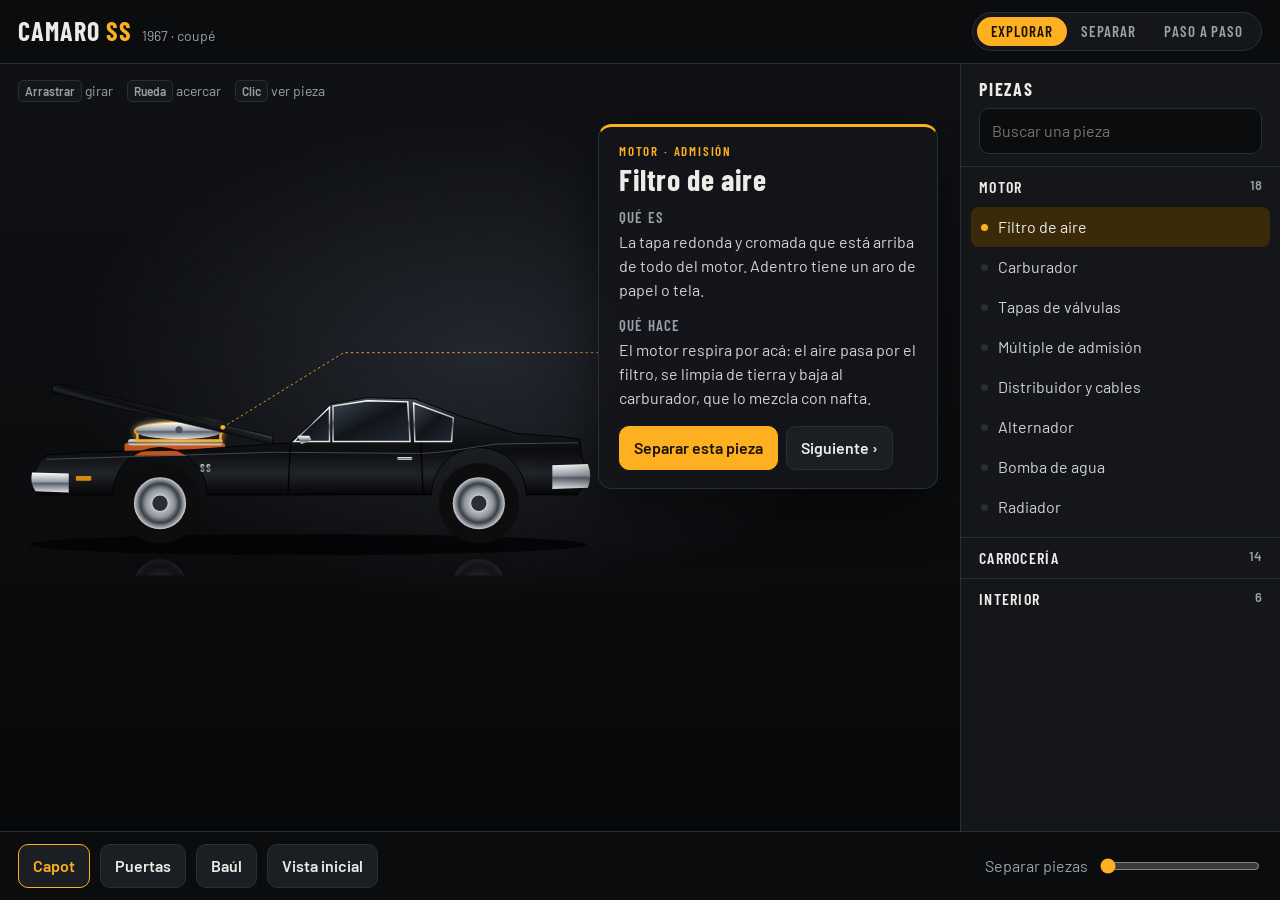
==== docs/muestra-diseno.html @ b2b2e64c "Paso 3: Entrevista, ronda 1" ====
<!doctype html>
<html lang="es">
<head>
<meta charset="utf-8">
<meta name="viewport" content="width=device-width, initial-scale=1">
<title>Muestra de diseño · Camaro SS 1967</title>
<link rel="preconnect" href="https://fonts.googleapis.com">
<link rel="preconnect" href="https://fonts.gstatic.com" crossorigin>
<link href="https://fonts.googleapis.com/css2?family=Barlow+Condensed:wght@500;600;700&family=Barlow:wght@400;500;600&display=swap" rel="stylesheet">
<style>
  :root {
    --fondo: #0b0c0e;
    --superficie: #14161a;
    --superficie-2: #1b1e23;
    --linea: #2a2e35;
    --texto: #ecebe7;
    --texto-suave: #9ba1a8;
    --acento: #ffb020;        /* ámbar: como las luces de posición del auto */
    --acento-oscuro: #3a2a0a;
    --cromo: #d9dde2;
    --letra-titulos: "Barlow Condensed", system-ui, sans-serif;
    --letra-texto: "Barlow", system-ui, sans-serif;
    --radio: 14px;
  }
  * { box-sizing: border-box; }
  html, body { margin: 0; height: 100%; }
  body {
    background: var(--fondo);
    color: var(--texto);
    font: 400 16px/1.5 var(--letra-texto);
  }
  button { font: inherit; color: inherit; cursor: pointer; }
  :focus-visible { outline: 2px solid var(--acento); outline-offset: 2px; }

  .app { display: grid; grid-template-rows: auto 1fr auto; min-height: 100dvh; }

  /* Barra de arriba */
  .barra {
    display: flex; align-items: center; gap: 16px; flex-wrap: wrap;
    padding: 12px 18px; border-bottom: 1px solid var(--linea);
  }
  .marca { display: flex; align-items: baseline; gap: 10px; margin-right: auto; }
  .marca b {
    font: 700 26px/1 var(--letra-titulos); letter-spacing: .04em; text-transform: uppercase;
  }
  .marca b span { color: var(--acento); }
  .marca small { color: var(--texto-suave); font-size: 14px; }
  .modos { display: flex; background: var(--superficie); border: 1px solid var(--linea); border-radius: 999px; padding: 4px; }
  .modos button {
    border: 0; background: none; padding: 7px 14px; border-radius: 999px;
    font: 600 15px/1 var(--letra-titulos); letter-spacing: .06em; text-transform: uppercase; color: var(--texto-suave);
  }
  .modos button[aria-pressed="true"] { background: var(--acento); color: #1a1205; }

  /* Escena + panel */
  .centro { display: grid; grid-template-columns: 1fr 320px; min-height: 0; }
  .escena {
    position: relative; overflow: hidden; min-height: 420px;
    background:
      radial-gradient(ellipse 60% 45% at 50% 38%, #23272e 0%, transparent 70%),
      linear-gradient(#0f1114 0%, #0b0c0e 62%, #070809 100%);
  }
  .escena svg { position: absolute; inset: 0; width: 100%; height: 100%; }
  .pista {
    position: absolute; left: 18px; top: 16px; color: var(--texto-suave); font-size: 14px;
    display: flex; gap: 14px; flex-wrap: wrap;
  }
  .pista kbd {
    font: 600 12px/1 var(--letra-texto); border: 1px solid var(--linea); border-radius: 5px;
    padding: 3px 6px; background: var(--superficie);
  }

  /* Ficha de la pieza */
  .ficha {
    position: absolute; right: 22px; top: 60px; width: min(340px, calc(100% - 44px));
    background: rgba(20, 22, 26, .9); backdrop-filter: blur(10px);
    border: 1px solid var(--linea); border-top: 3px solid var(--acento);
    border-radius: var(--radio); padding: 18px 20px; box-shadow: 0 20px 50px rgba(0,0,0,.5);
  }
  .ficha .grupo {
    font: 600 13px/1 var(--letra-titulos); letter-spacing: .14em; text-transform: uppercase; color: var(--acento);
  }
  .ficha h2 { margin: 6px 0 10px; font: 700 30px/1 var(--letra-titulos); letter-spacing: .02em; }
  .ficha h3 { margin: 14px 0 4px; font: 600 15px/1.2 var(--letra-titulos); letter-spacing: .08em; text-transform: uppercase; color: var(--texto-suave); }
  .ficha p { margin: 0; color: #d4d3cf; }
  .ficha .acciones { display: flex; gap: 8px; margin-top: 16px; }
  .boton {
    border: 1px solid var(--linea); background: var(--superficie-2); border-radius: 10px;
    padding: 9px 14px; min-height: 40px; font-weight: 600;
  }
  .boton.principal { background: var(--acento); border-color: var(--acento); color: #1a1205; }

  /* Lista de piezas */
  .panel { border-left: 1px solid var(--linea); background: var(--superficie); overflow: auto; }
  .panel h2 {
    margin: 0; padding: 16px 18px 10px; font: 700 18px/1 var(--letra-titulos);
    letter-spacing: .1em; text-transform: uppercase;
  }
  .buscar { margin: 0 18px 12px; }
  .buscar input {
    width: 100%; padding: 10px 12px; border-radius: 10px; border: 1px solid var(--linea);
    background: var(--fondo); color: var(--texto); font: inherit;
  }
  details { border-top: 1px solid var(--linea); }
  summary {
    list-style: none; padding: 12px 18px; display: flex; justify-content: space-between;
    font: 600 16px/1 var(--letra-titulos); letter-spacing: .08em; text-transform: uppercase; cursor: pointer;
  }
  summary span { color: var(--texto-suave); font-family: var(--letra-texto); font-size: 13px; letter-spacing: 0; }
  details ul { list-style: none; margin: 0; padding: 0 10px 10px; }
  details li button {
    width: 100%; text-align: left; border: 0; background: none; padding: 8px 10px; border-radius: 8px;
    display: flex; align-items: center; gap: 10px; color: #cfd2d6;
  }
  details li button::before { content: ""; width: 7px; height: 7px; border-radius: 50%; background: var(--linea); }
  details li button:hover { background: var(--superficie-2); }
  details li button[aria-current="true"] { background: var(--acento-oscuro); color: var(--texto); }
  details li button[aria-current="true"]::before { background: var(--acento); }

  /* Barra de abajo */
  .controles {
    display: flex; align-items: center; gap: 10px; flex-wrap: wrap;
    padding: 12px 18px; border-top: 1px solid var(--linea); background: var(--fondo);
  }
  .controles .boton[aria-pressed="true"] { border-color: var(--acento); color: var(--acento); }
  .separar { display: flex; align-items: center; gap: 10px; margin-left: auto; color: var(--texto-suave); }
  .separar input { accent-color: var(--acento); width: 160px; }

  /* Celular */
  @media (max-width: 820px) {
    .centro { grid-template-columns: 1fr; }
    .escena { min-height: 0; padding-bottom: 16px; }
    .escena svg { position: relative; display: block; width: 162%; height: 300px; margin: 0 0 -20px -2%; }
    .ficha {
      position: static; width: auto; margin: 0 12px;
      backdrop-filter: none; background: var(--superficie);
    }
    .ficha h2 { font-size: 26px; }
    .panel { border-left: 0; border-top: 1px solid var(--linea); }
    .pista { display: none; }
    .modos button { padding: 7px 10px; font-size: 13px; }
    .separar { margin-left: 0; width: 100%; }
    .separar input { flex: 1; }
  }
</style>
</head>
<body>
<div class="app">
  <header class="barra">
    <div class="marca"><b>Camaro <span>SS</span></b><small>1967 · coupé</small></div>
    <nav class="modos" aria-label="Modo">
      <button aria-pressed="true">Explorar</button>
      <button aria-pressed="false">Separar</button>
      <button aria-pressed="false">Paso a paso</button>
    </nav>
  </header>

  <main class="centro">
    <section class="escena" aria-label="Auto en 3D">
      <div class="pista"><span><kbd>Arrastrar</kbd> girar</span><span><kbd>Rueda</kbd> acercar</span><span><kbd>Clic</kbd> ver pieza</span></div>

      <!-- Dibujo de referencia: en el proyecto real esto es el modelo 3D que se gira -->
      <svg viewBox="-20 -60 1620 560" preserveAspectRatio="xMinYMid meet" role="img" aria-label="Camaro 1967 negro de costado, con el capot abierto y el filtro de aire marcado">
        <defs>
          <linearGradient id="chapa" x1="0" y1="0" x2="0" y2="1">
            <stop offset="0" stop-color="#4a505a"/>
            <stop offset=".18" stop-color="#1c1f24"/>
            <stop offset=".55" stop-color="#0c0d0f"/>
            <stop offset=".78" stop-color="#202328"/>
            <stop offset="1" stop-color="#060607"/>
          </linearGradient>
          <linearGradient id="vidrio" x1="0" y1="0" x2="1" y2="1">
            <stop offset="0" stop-color="#3b4450"/>
            <stop offset=".5" stop-color="#11151a"/>
            <stop offset="1" stop-color="#232a33"/>
          </linearGradient>
          <linearGradient id="cromo" x1="0" y1="0" x2="0" y2="1">
            <stop offset="0" stop-color="#ffffff"/>
            <stop offset=".45" stop-color="#9aa1aa"/>
            <stop offset=".55" stop-color="#5d636b"/>
            <stop offset="1" stop-color="#e3e6ea"/>
          </linearGradient>
          <radialGradient id="llanta">
            <stop offset="0" stop-color="#f2f4f6"/>
            <stop offset=".55" stop-color="#8d949c"/>
            <stop offset=".75" stop-color="#3a3f45"/>
            <stop offset="1" stop-color="#c9ced4"/>
          </radialGradient>
          <linearGradient id="reflejo" x1="0" y1="0" x2="0" y2="1">
            <stop offset="0" stop-color="#fff" stop-opacity=".22"/>
            <stop offset=".6" stop-color="#fff" stop-opacity="0"/>
          </linearGradient>
          <mask id="mascaraReflejo"><rect x="0" y="330" width="1000" height="160" fill="url(#reflejo)"/></mask>
          <filter id="brillo" x="-50%" y="-50%" width="200%" height="200%">
            <feGaussianBlur stdDeviation="5" result="b"/>
            <feMerge><feMergeNode in="b"/><feMergeNode in="SourceGraphic"/></feMerge>
          </filter>
          <g id="auto">
            <!-- carrocería -->
            <path d="M44 300 L38 276 L40 258 L48 242 L58 233 L120 228 L300 224 L440 214 L470 212
                     L540 146 L600 136 L680 138 L760 168 L850 196 L930 202 L958 206 L962 236 L968 252
                     L966 282 L954 300 L868 300 A80 80 0 0 0 708 300 L330 300 A80 80 0 0 0 170 300 Z"
                  fill="url(#chapa)" stroke="#000" stroke-width="1.5"/>
            <!-- línea de cintura que sube sobre la rueda de atrás -->
            <path d="M58 240 L440 228 L690 230 C740 228 770 220 820 214 L956 212" fill="none" stroke="#5b626c" stroke-width="1.6" opacity=".7"/>
            <!-- vidrios: ventilete + puerta + trasero -->
            <path d="M476 210 L536 152 L536 210 Z" fill="url(#vidrio)" stroke="url(#cromo)" stroke-width="2.5"/>
            <path d="M542 210 L542 150 L600 141 L668 143 L672 210 Z" fill="url(#vidrio)" stroke="url(#cromo)" stroke-width="2.5"/>
            <path d="M680 210 L678 145 L745 170 L742 210 Z" fill="url(#vidrio)" stroke="url(#cromo)" stroke-width="2.5"/>
            <!-- cortes de la puerta -->
            <path d="M470 214 L466 296 M690 212 L694 294" stroke="#000" stroke-width="2"/>
            <rect x="650" y="236" width="26" height="5" rx="2.5" fill="url(#cromo)"/>
            <!-- espejo -->
            <path d="M488 214 l-6 -14 h20 l4 8 z" fill="url(#cromo)"/>
            <!-- paragolpes -->
            <path d="M34 262 Q30 280 40 294 L96 296 L96 264 Z" fill="url(#cromo)"/>
            <path d="M972 248 Q980 268 972 288 L912 290 L912 250 Z" fill="url(#cromo)"/>
            <!-- luz de posición ámbar -->
            <rect x="108" y="268" width="26" height="8" rx="2" fill="#d98a10"/>
            <!-- emblema SS -->
            <text x="318" y="262" font-family="Barlow Condensed, sans-serif" font-weight="700" font-size="18" fill="url(#cromo)" letter-spacing="1">SS</text>
            <!-- moldura del zócalo -->
            <path d="M332 294 L706 294" stroke="url(#cromo)" stroke-width="3"/>
            <!-- ruedas -->
            <g>
              <circle cx="250" cy="314" r="68" fill="#0d0d0e"/>
              <circle cx="250" cy="314" r="44" fill="url(#llanta)"/>
              <circle cx="250" cy="314" r="14" fill="#2b2f34" stroke="#c9ced4" stroke-width="2"/>
              <circle cx="788" cy="314" r="68" fill="#0d0d0e"/>
              <circle cx="788" cy="314" r="44" fill="url(#llanta)"/>
              <circle cx="788" cy="314" r="14" fill="#2b2f34" stroke="#c9ced4" stroke-width="2"/>
            </g>
          </g>
        </defs>

        <!-- piso y reflejo -->
        <ellipse cx="500" cy="384" rx="470" ry="18" fill="#000" opacity=".7"/>
        <g mask="url(#mascaraReflejo)" transform="translate(0 766) scale(1 -1)" opacity=".5"><use href="#auto"/></g>

        <!-- motor visible con el capot levantado -->
        <rect x="190" y="212" width="170" height="22" rx="5" fill="#c4521c"/>
        <rect x="196" y="206" width="160" height="10" rx="4" fill="url(#cromo)"/>
        <g filter="url(#brillo)">
          <ellipse cx="282" cy="192" rx="74" ry="14" fill="url(#cromo)" stroke="var(--acento)" stroke-width="4"/>
          <rect x="212" y="192" width="140" height="16" fill="#191b1f" stroke="var(--acento)" stroke-width="4"/>
          <ellipse cx="282" cy="192" rx="74" ry="14" fill="url(#cromo)"/>
          <circle cx="282" cy="190" r="6" fill="#4b5058"/>
        </g>

        <use href="#auto"/>

        <!-- capot abierto (bisagra atrás, abre desde adelante) -->
        <path d="M440 214 L58 233 L56 222 L66 216 L436 202 Z" fill="url(#chapa)" stroke="#000"
              transform="rotate(16 440 214)"/>

        <!-- línea a la ficha -->
        <path d="M356 186 L560 60 L1010 60" fill="none" stroke="var(--acento)" stroke-width="1.5" stroke-dasharray="4 5"/>
        <circle cx="356" cy="186" r="4" fill="var(--acento)"/>
      </svg>

      <article class="ficha" aria-live="polite">
        <div class="grupo">Motor · Admisión</div>
        <h2>Filtro de aire</h2>
        <h3>Qué es</h3>
        <p>La tapa redonda y cromada que está arriba de todo del motor. Adentro tiene un aro de papel o tela.</p>
        <h3>Qué hace</h3>
        <p>El motor respira por acá: el aire pasa por el filtro, se limpia de tierra y baja al carburador, que lo mezcla con nafta.</p>
        <div class="acciones">
          <button class="boton principal">Separar esta pieza</button>
          <button class="boton">Siguiente ›</button>
        </div>
      </article>
    </section>

    <aside class="panel" aria-label="Piezas">
      <h2>Piezas</h2>
      <div class="buscar"><input type="search" placeholder="Buscar una pieza" aria-label="Buscar una pieza"></div>
      <details open>
        <summary>Motor <span>18</span></summary>
        <ul>
          <li><button aria-current="true">Filtro de aire</button></li>
          <li><button>Carburador</button></li>
          <li><button>Tapas de válvulas</button></li>
          <li><button>Múltiple de admisión</button></li>
          <li><button>Distribuidor y cables</button></li>
          <li><button>Alternador</button></li>
          <li><button>Bomba de agua</button></li>
          <li><button>Radiador</button></li>
        </ul>
      </details>
      <details>
        <summary>Carrocería <span>14</span></summary>
      </details>
      <details>
        <summary>Interior <span>6</span></summary>
      </details>
    </aside>
  </main>

  <footer class="controles">
    <button class="boton" aria-pressed="true">Capot</button>
    <button class="boton" aria-pressed="false">Puertas</button>
    <button class="boton" aria-pressed="false">Baúl</button>
    <button class="boton">Vista inicial</button>
    <label class="separar">Separar piezas <input type="range" min="0" max="100" value="0"></label>
  </footer>
</div>
</body>
</html>
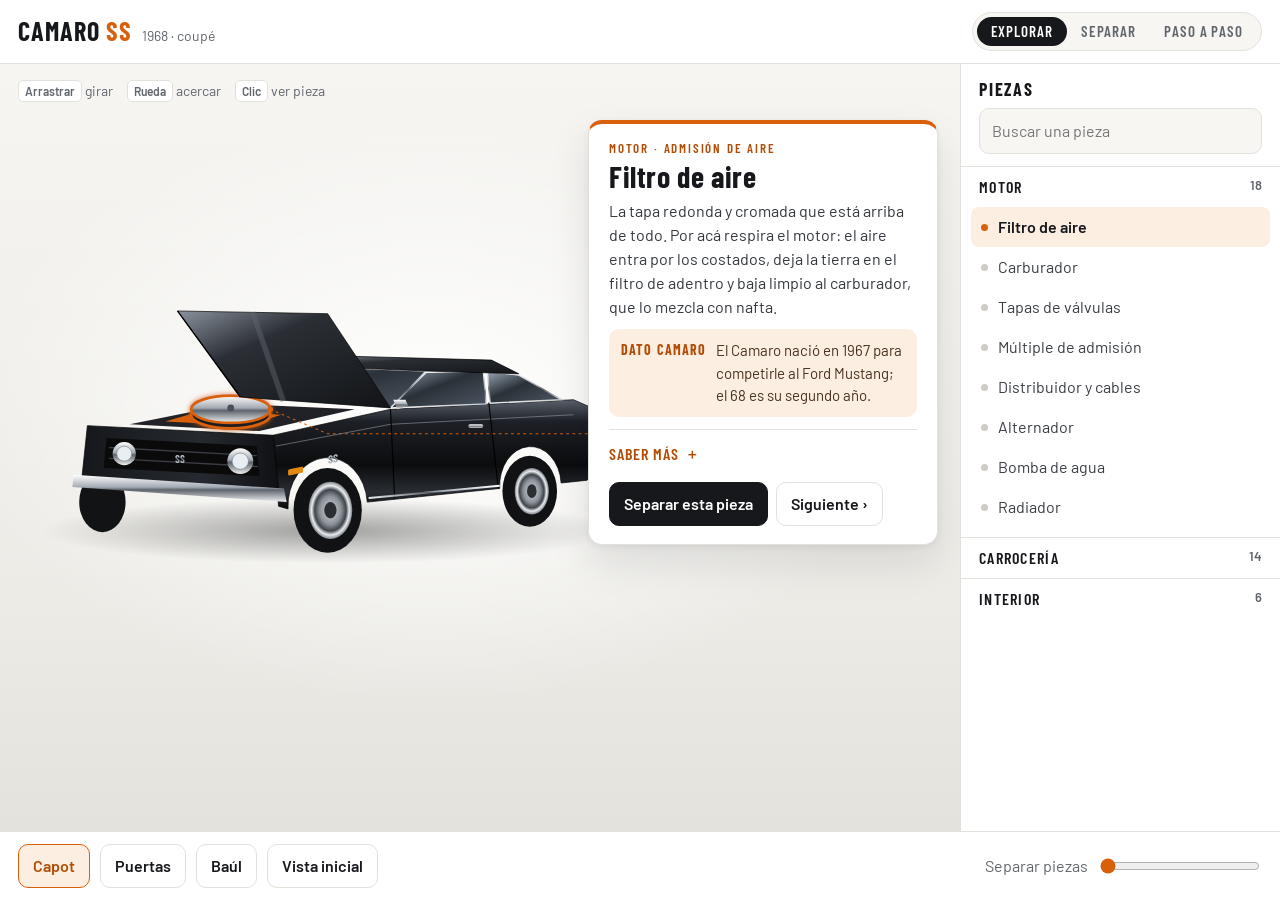
==== commit 52fb20cb: "Paso 4: Entrevista, ronda 2" ====
--- a/docs/muestra-diseno.html
+++ b/docs/muestra-diseno.html
@@ -3,141 +3,114 @@
 <head>
 <meta charset="utf-8">
 <meta name="viewport" content="width=device-width, initial-scale=1">
-<title>Muestra de diseño · Camaro SS 1967</title>
+<title>Muestra de diseño · Camaro SS</title>
 <link rel="preconnect" href="https://fonts.googleapis.com">
 <link rel="preconnect" href="https://fonts.gstatic.com" crossorigin>
 <link href="https://fonts.googleapis.com/css2?family=Barlow+Condensed:wght@500;600;700&family=Barlow:wght@400;500;600&display=swap" rel="stylesheet">
 <style>
   :root {
-    --fondo: #0b0c0e;
-    --superficie: #14161a;
-    --superficie-2: #1b1e23;
-    --linea: #2a2e35;
-    --texto: #ecebe7;
-    --texto-suave: #9ba1a8;
-    --acento: #ffb020;        /* ámbar: como las luces de posición del auto */
-    --acento-oscuro: #3a2a0a;
-    --cromo: #d9dde2;
+    --fondo: #f3f2ee;          /* blanco de estudio, apenas cálido */
+    --superficie: #ffffff;
+    --superficie-2: #f7f6f3;
+    --linea: #e3e1db;
+    --texto: #16181c;
+    --texto-suave: #61666d;
+    --acento: #d9600b;         /* naranja Chevrolet, el color del motor */
+    --acento-texto: #b34c05;
+    --acento-claro: #fdeee2;
     --letra-titulos: "Barlow Condensed", system-ui, sans-serif;
     --letra-texto: "Barlow", system-ui, sans-serif;
     --radio: 14px;
+    --sombra: 0 18px 40px rgba(22, 24, 28, .10), 0 2px 6px rgba(22, 24, 28, .06);
   }
   * { box-sizing: border-box; }
   html, body { margin: 0; height: 100%; }
-  body {
-    background: var(--fondo);
-    color: var(--texto);
-    font: 400 16px/1.5 var(--letra-texto);
-  }
+  body { background: var(--fondo); color: var(--texto); font: 400 16px/1.5 var(--letra-texto); }
   button { font: inherit; color: inherit; cursor: pointer; }
   :focus-visible { outline: 2px solid var(--acento); outline-offset: 2px; }
 
   .app { display: grid; grid-template-rows: auto 1fr auto; min-height: 100dvh; }
 
-  /* Barra de arriba */
   .barra {
     display: flex; align-items: center; gap: 16px; flex-wrap: wrap;
-    padding: 12px 18px; border-bottom: 1px solid var(--linea);
+    padding: 12px 18px; background: var(--superficie); border-bottom: 1px solid var(--linea);
   }
   .marca { display: flex; align-items: baseline; gap: 10px; margin-right: auto; }
-  .marca b {
-    font: 700 26px/1 var(--letra-titulos); letter-spacing: .04em; text-transform: uppercase;
-  }
+  .marca b { font: 700 26px/1 var(--letra-titulos); letter-spacing: .04em; text-transform: uppercase; }
   .marca b span { color: var(--acento); }
   .marca small { color: var(--texto-suave); font-size: 14px; }
-  .modos { display: flex; background: var(--superficie); border: 1px solid var(--linea); border-radius: 999px; padding: 4px; }
+  .modos { display: flex; background: var(--superficie-2); border: 1px solid var(--linea); border-radius: 999px; padding: 4px; }
   .modos button {
     border: 0; background: none; padding: 7px 14px; border-radius: 999px;
     font: 600 15px/1 var(--letra-titulos); letter-spacing: .06em; text-transform: uppercase; color: var(--texto-suave);
   }
-  .modos button[aria-pressed="true"] { background: var(--acento); color: #1a1205; }
-
-  /* Escena + panel */
+  .modos button[aria-pressed="true"] { background: var(--texto); color: #fff; }
+
   .centro { display: grid; grid-template-columns: 1fr 320px; min-height: 0; }
   .escena {
-    position: relative; overflow: hidden; min-height: 420px;
+    position: relative; overflow: hidden; min-height: 440px;
     background:
-      radial-gradient(ellipse 60% 45% at 50% 38%, #23272e 0%, transparent 70%),
-      linear-gradient(#0f1114 0%, #0b0c0e 62%, #070809 100%);
-  }
-  .escena svg { position: absolute; inset: 0; width: 100%; height: 100%; }
-  .pista {
-    position: absolute; left: 18px; top: 16px; color: var(--texto-suave); font-size: 14px;
-    display: flex; gap: 14px; flex-wrap: wrap;
-  }
-  .pista kbd {
-    font: 600 12px/1 var(--letra-texto); border: 1px solid var(--linea); border-radius: 5px;
-    padding: 3px 6px; background: var(--superficie);
-  }
-
-  /* Ficha de la pieza */
+      radial-gradient(ellipse 70% 55% at 45% 45%, #ffffff 0%, transparent 70%),
+      linear-gradient(#f6f5f2 0%, #ecebe6 70%, #e4e2dc 100%);
+  }
+  .escena svg { position: absolute; left: 0; top: 0; width: 64%; height: 100%; }
+  .pista { position: absolute; left: 18px; top: 16px; color: var(--texto-suave); font-size: 14px; display: flex; gap: 14px; flex-wrap: wrap; }
+  .pista kbd { font: 600 12px/1 var(--letra-texto); border: 1px solid var(--linea); border-radius: 5px; padding: 3px 6px; background: var(--superficie); }
+
   .ficha {
-    position: absolute; right: 22px; top: 60px; width: min(340px, calc(100% - 44px));
-    background: rgba(20, 22, 26, .9); backdrop-filter: blur(10px);
-    border: 1px solid var(--linea); border-top: 3px solid var(--acento);
-    border-radius: var(--radio); padding: 18px 20px; box-shadow: 0 20px 50px rgba(0,0,0,.5);
-  }
-  .ficha .grupo {
-    font: 600 13px/1 var(--letra-titulos); letter-spacing: .14em; text-transform: uppercase; color: var(--acento);
-  }
-  .ficha h2 { margin: 6px 0 10px; font: 700 30px/1 var(--letra-titulos); letter-spacing: .02em; }
-  .ficha h3 { margin: 14px 0 4px; font: 600 15px/1.2 var(--letra-titulos); letter-spacing: .08em; text-transform: uppercase; color: var(--texto-suave); }
-  .ficha p { margin: 0; color: #d4d3cf; }
-  .ficha .acciones { display: flex; gap: 8px; margin-top: 16px; }
-  .boton {
-    border: 1px solid var(--linea); background: var(--superficie-2); border-radius: 10px;
-    padding: 9px 14px; min-height: 40px; font-weight: 600;
-  }
-  .boton.principal { background: var(--acento); border-color: var(--acento); color: #1a1205; }
-
-  /* Lista de piezas */
+    position: absolute; right: 22px; top: 56px; width: min(350px, calc(100% - 44px));
+    background: var(--superficie); border: 1px solid var(--linea); border-top: 4px solid var(--acento);
+    border-radius: var(--radio); padding: 18px 20px; box-shadow: var(--sombra);
+  }
+  .ficha .grupo { font: 600 13px/1 var(--letra-titulos); letter-spacing: .14em; text-transform: uppercase; color: var(--acento-texto); }
+  .ficha h2 { margin: 6px 0 8px; font: 700 30px/1 var(--letra-titulos); letter-spacing: .02em; }
+  .ficha p { margin: 0 0 10px; color: #33373d; }
+  .dato {
+    display: flex; gap: 10px; background: var(--acento-claro); border-radius: 10px; padding: 10px 12px; font-size: 15px; color: #4a3220;
+  }
+  .dato b { font: 700 14px/1.5 var(--letra-titulos); letter-spacing: .08em; text-transform: uppercase; color: var(--acento-texto); white-space: nowrap; }
+  .saber-mas { margin-top: 12px; border-top: 1px solid var(--linea); padding-top: 10px; }
+  .saber-mas summary {
+    cursor: pointer; font: 600 16px/1 var(--letra-titulos); letter-spacing: .06em; text-transform: uppercase; color: var(--acento-texto);
+    list-style: none; display: flex; align-items: center; gap: 6px; min-height: 28px;
+  }
+  .saber-mas summary::after { content: "＋"; font-size: 14px; }
+  .saber-mas[open] summary::after { content: "－"; }
+  .saber-mas p { margin-top: 8px; font-size: 15px; }
+  .acciones { display: flex; gap: 8px; margin-top: 14px; }
+  .boton { border: 1px solid var(--linea); background: var(--superficie); border-radius: 10px; padding: 9px 14px; min-height: 40px; font-weight: 600; }
+  .boton.principal { background: var(--texto); border-color: var(--texto); color: #fff; }
+
   .panel { border-left: 1px solid var(--linea); background: var(--superficie); overflow: auto; }
-  .panel h2 {
-    margin: 0; padding: 16px 18px 10px; font: 700 18px/1 var(--letra-titulos);
-    letter-spacing: .1em; text-transform: uppercase;
-  }
+  .panel h2 { margin: 0; padding: 16px 18px 10px; font: 700 18px/1 var(--letra-titulos); letter-spacing: .1em; text-transform: uppercase; }
   .buscar { margin: 0 18px 12px; }
-  .buscar input {
-    width: 100%; padding: 10px 12px; border-radius: 10px; border: 1px solid var(--linea);
-    background: var(--fondo); color: var(--texto); font: inherit;
-  }
-  details { border-top: 1px solid var(--linea); }
-  summary {
+  .buscar input { width: 100%; padding: 10px 12px; border-radius: 10px; border: 1px solid var(--linea); background: var(--superficie-2); color: var(--texto); font: inherit; }
+  .grupo-piezas { border-top: 1px solid var(--linea); }
+  .grupo-piezas > summary {
     list-style: none; padding: 12px 18px; display: flex; justify-content: space-between;
     font: 600 16px/1 var(--letra-titulos); letter-spacing: .08em; text-transform: uppercase; cursor: pointer;
   }
-  summary span { color: var(--texto-suave); font-family: var(--letra-texto); font-size: 13px; letter-spacing: 0; }
-  details ul { list-style: none; margin: 0; padding: 0 10px 10px; }
-  details li button {
-    width: 100%; text-align: left; border: 0; background: none; padding: 8px 10px; border-radius: 8px;
-    display: flex; align-items: center; gap: 10px; color: #cfd2d6;
-  }
-  details li button::before { content: ""; width: 7px; height: 7px; border-radius: 50%; background: var(--linea); }
-  details li button:hover { background: var(--superficie-2); }
-  details li button[aria-current="true"] { background: var(--acento-oscuro); color: var(--texto); }
-  details li button[aria-current="true"]::before { background: var(--acento); }
-
-  /* Barra de abajo */
-  .controles {
-    display: flex; align-items: center; gap: 10px; flex-wrap: wrap;
-    padding: 12px 18px; border-top: 1px solid var(--linea); background: var(--fondo);
-  }
-  .controles .boton[aria-pressed="true"] { border-color: var(--acento); color: var(--acento); }
+  .grupo-piezas > summary span { color: var(--texto-suave); font-family: var(--letra-texto); font-size: 13px; letter-spacing: 0; }
+  .grupo-piezas ul { list-style: none; margin: 0; padding: 0 10px 10px; }
+  .grupo-piezas li button { width: 100%; text-align: left; border: 0; background: none; padding: 8px 10px; border-radius: 8px; display: flex; align-items: center; gap: 10px; color: #3a3e44; }
+  .grupo-piezas li button::before { content: ""; width: 7px; height: 7px; border-radius: 50%; background: #cfccc4; }
+  .grupo-piezas li button:hover { background: var(--superficie-2); }
+  .grupo-piezas li button[aria-current="true"] { background: var(--acento-claro); color: var(--texto); font-weight: 600; }
+  .grupo-piezas li button[aria-current="true"]::before { background: var(--acento); }
+
+  .controles { display: flex; align-items: center; gap: 10px; flex-wrap: wrap; padding: 12px 18px; border-top: 1px solid var(--linea); background: var(--superficie); }
+  .controles .boton[aria-pressed="true"] { border-color: var(--acento); color: var(--acento-texto); background: var(--acento-claro); }
   .separar { display: flex; align-items: center; gap: 10px; margin-left: auto; color: var(--texto-suave); }
   .separar input { accent-color: var(--acento); width: 160px; }
 
-  /* Celular */
   @media (max-width: 820px) {
     .centro { grid-template-columns: 1fr; }
-    .escena { min-height: 0; padding-bottom: 16px; }
-    .escena svg { position: relative; display: block; width: 162%; height: 300px; margin: 0 0 -20px -2%; }
-    .ficha {
-      position: static; width: auto; margin: 0 12px;
-      backdrop-filter: none; background: var(--superficie);
-    }
+    .escena { min-height: 0; padding-bottom: 14px; }
+    .escena svg { position: relative; display: block; width: 100%; height: 280px; }
+    .pista { display: none; }
+    .ficha { position: static; width: auto; margin: 0 12px; }
     .ficha h2 { font-size: 26px; }
     .panel { border-left: 0; border-top: 1px solid var(--linea); }
-    .pista { display: none; }
     .modos button { padding: 7px 10px; font-size: 13px; }
     .separar { margin-left: 0; width: 100%; }
     .separar input { flex: 1; }
@@ -147,7 +120,7 @@
 <body>
 <div class="app">
   <header class="barra">
-    <div class="marca"><b>Camaro <span>SS</span></b><small>1967 · coupé</small></div>
+    <div class="marca"><b>Camaro <span>SS</span></b><small>1968 · coupé</small></div>
     <nav class="modos" aria-label="Modo">
       <button aria-pressed="true">Explorar</button>
       <button aria-pressed="false">Separar</button>
@@ -159,112 +132,108 @@
     <section class="escena" aria-label="Auto en 3D">
       <div class="pista"><span><kbd>Arrastrar</kbd> girar</span><span><kbd>Rueda</kbd> acercar</span><span><kbd>Clic</kbd> ver pieza</span></div>
 
-      <!-- Dibujo de referencia: en el proyecto real esto es el modelo 3D que se gira -->
-      <svg viewBox="-20 -60 1620 560" preserveAspectRatio="xMinYMid meet" role="img" aria-label="Camaro 1967 negro de costado, con el capot abierto y el filtro de aire marcado">
+      <!-- Boceto plano de la vista de arranque (3/4 de adelante). En el proyecto real es el modelo 3D. -->
+      <svg viewBox="40 60 900 420" preserveAspectRatio="xMidYMid meet" role="img" aria-label="Camaro negro visto de tres cuartos de adelante, con el capot abierto y el filtro de aire marcado">
         <defs>
-          <linearGradient id="chapa" x1="0" y1="0" x2="0" y2="1">
-            <stop offset="0" stop-color="#4a505a"/>
-            <stop offset=".18" stop-color="#1c1f24"/>
-            <stop offset=".55" stop-color="#0c0d0f"/>
-            <stop offset=".78" stop-color="#202328"/>
-            <stop offset="1" stop-color="#060607"/>
+          <linearGradient id="chapaLado" x1="0" y1="0" x2="0" y2="1">
+            <stop offset="0" stop-color="#5a616b"/><stop offset=".2" stop-color="#1d2026"/>
+            <stop offset=".6" stop-color="#0b0c0e"/><stop offset=".85" stop-color="#2a2e34"/><stop offset="1" stop-color="#08090a"/>
+          </linearGradient>
+          <linearGradient id="chapaFrente" x1="0" y1="0" x2="1" y2="0">
+            <stop offset="0" stop-color="#15171b"/><stop offset=".6" stop-color="#262a30"/><stop offset="1" stop-color="#101114"/>
+          </linearGradient>
+          <linearGradient id="chapaArriba" x1="0" y1="0" x2="1" y2="1">
+            <stop offset="0" stop-color="#8a929c"/><stop offset=".35" stop-color="#2b2f35"/><stop offset="1" stop-color="#121417"/>
           </linearGradient>
           <linearGradient id="vidrio" x1="0" y1="0" x2="1" y2="1">
-            <stop offset="0" stop-color="#3b4450"/>
-            <stop offset=".5" stop-color="#11151a"/>
-            <stop offset="1" stop-color="#232a33"/>
+            <stop offset="0" stop-color="#9aa7b4"/><stop offset=".45" stop-color="#2a3138"/><stop offset="1" stop-color="#4d5762"/>
           </linearGradient>
           <linearGradient id="cromo" x1="0" y1="0" x2="0" y2="1">
-            <stop offset="0" stop-color="#ffffff"/>
-            <stop offset=".45" stop-color="#9aa1aa"/>
-            <stop offset=".55" stop-color="#5d636b"/>
-            <stop offset="1" stop-color="#e3e6ea"/>
+            <stop offset="0" stop-color="#ffffff"/><stop offset=".45" stop-color="#a3aab2"/>
+            <stop offset=".55" stop-color="#5f656d"/><stop offset="1" stop-color="#eef0f2"/>
           </linearGradient>
           <radialGradient id="llanta">
-            <stop offset="0" stop-color="#f2f4f6"/>
-            <stop offset=".55" stop-color="#8d949c"/>
-            <stop offset=".75" stop-color="#3a3f45"/>
-            <stop offset="1" stop-color="#c9ced4"/>
+            <stop offset="0" stop-color="#d7dbe0"/><stop offset=".5" stop-color="#8a9097"/>
+            <stop offset=".72" stop-color="#40454c"/><stop offset=".86" stop-color="#e9ecef"/><stop offset="1" stop-color="#7d838a"/>
           </radialGradient>
-          <linearGradient id="reflejo" x1="0" y1="0" x2="0" y2="1">
-            <stop offset="0" stop-color="#fff" stop-opacity=".22"/>
-            <stop offset=".6" stop-color="#fff" stop-opacity="0"/>
-          </linearGradient>
-          <mask id="mascaraReflejo"><rect x="0" y="330" width="1000" height="160" fill="url(#reflejo)"/></mask>
+          <radialGradient id="sombra"><stop offset="0" stop-color="#000" stop-opacity=".35"/><stop offset="1" stop-color="#000" stop-opacity="0"/></radialGradient>
           <filter id="brillo" x="-50%" y="-50%" width="200%" height="200%">
-            <feGaussianBlur stdDeviation="5" result="b"/>
-            <feMerge><feMergeNode in="b"/><feMergeNode in="SourceGraphic"/></feMerge>
+            <feGaussianBlur stdDeviation="4" result="b"/><feMerge><feMergeNode in="b"/><feMergeNode in="SourceGraphic"/></feMerge>
           </filter>
-          <g id="auto">
-            <!-- carrocería -->
-            <path d="M44 300 L38 276 L40 258 L48 242 L58 233 L120 228 L300 224 L440 214 L470 212
-                     L540 146 L600 136 L680 138 L760 168 L850 196 L930 202 L958 206 L962 236 L968 252
-                     L966 282 L954 300 L868 300 A80 80 0 0 0 708 300 L330 300 A80 80 0 0 0 170 300 Z"
-                  fill="url(#chapa)" stroke="#000" stroke-width="1.5"/>
-            <!-- línea de cintura que sube sobre la rueda de atrás -->
-            <path d="M58 240 L440 228 L690 230 C740 228 770 220 820 214 L956 212" fill="none" stroke="#5b626c" stroke-width="1.6" opacity=".7"/>
-            <!-- vidrios: ventilete + puerta + trasero -->
-            <path d="M476 210 L536 152 L536 210 Z" fill="url(#vidrio)" stroke="url(#cromo)" stroke-width="2.5"/>
-            <path d="M542 210 L542 150 L600 141 L668 143 L672 210 Z" fill="url(#vidrio)" stroke="url(#cromo)" stroke-width="2.5"/>
-            <path d="M680 210 L678 145 L745 170 L742 210 Z" fill="url(#vidrio)" stroke="url(#cromo)" stroke-width="2.5"/>
-            <!-- cortes de la puerta -->
-            <path d="M470 214 L466 296 M690 212 L694 294" stroke="#000" stroke-width="2"/>
-            <rect x="650" y="236" width="26" height="5" rx="2.5" fill="url(#cromo)"/>
-            <!-- espejo -->
-            <path d="M488 214 l-6 -14 h20 l4 8 z" fill="url(#cromo)"/>
-            <!-- paragolpes -->
-            <path d="M34 262 Q30 280 40 294 L96 296 L96 264 Z" fill="url(#cromo)"/>
-            <path d="M972 248 Q980 268 972 288 L912 290 L912 250 Z" fill="url(#cromo)"/>
-            <!-- luz de posición ámbar -->
-            <rect x="108" y="268" width="26" height="8" rx="2" fill="#d98a10"/>
-            <!-- emblema SS -->
-            <text x="318" y="262" font-family="Barlow Condensed, sans-serif" font-weight="700" font-size="18" fill="url(#cromo)" letter-spacing="1">SS</text>
-            <!-- moldura del zócalo -->
-            <path d="M332 294 L706 294" stroke="url(#cromo)" stroke-width="3"/>
-            <!-- ruedas -->
-            <g>
-              <circle cx="250" cy="314" r="68" fill="#0d0d0e"/>
-              <circle cx="250" cy="314" r="44" fill="url(#llanta)"/>
-              <circle cx="250" cy="314" r="14" fill="#2b2f34" stroke="#c9ced4" stroke-width="2"/>
-              <circle cx="788" cy="314" r="68" fill="#0d0d0e"/>
-              <circle cx="788" cy="314" r="44" fill="url(#llanta)"/>
-              <circle cx="788" cy="314" r="14" fill="#2b2f34" stroke="#c9ced4" stroke-width="2"/>
-            </g>
-          </g>
         </defs>
 
-        <!-- piso y reflejo -->
-        <ellipse cx="500" cy="384" rx="470" ry="18" fill="#000" opacity=".7"/>
-        <g mask="url(#mascaraReflejo)" transform="translate(0 766) scale(1 -1)" opacity=".5"><use href="#auto"/></g>
-
-        <!-- motor visible con el capot levantado -->
-        <rect x="190" y="212" width="170" height="22" rx="5" fill="#c4521c"/>
-        <rect x="196" y="206" width="160" height="10" rx="4" fill="url(#cromo)"/>
+        <!-- sombra en el piso -->
+        <ellipse cx="520" cy="392" rx="420" ry="48" fill="url(#sombra)"/>
+
+        <!-- rueda delantera derecha (la de atrás del frente) -->
+        <ellipse cx="190" cy="350" rx="34" ry="44" fill="#121314"/>
+
+        <!-- costado izquierdo -->
+        <path d="M440 252 L612 214 L880 200 L912 214 L916 300 L900 318 L862 322 A44 56 0 0 0 772 330 L578 350 A58 70 0 0 0 462 360 L448 356 Z" fill="url(#chapaLado)" stroke="#000" stroke-width="1"/>
+        <!-- línea de cintura -->
+        <path d="M444 268 L612 236 L880 222" fill="none" stroke="#9aa1aa" stroke-width="1.4" opacity=".6"/>
+        <!-- vidrios laterales -->
+        <path d="M612 212 L664 160 L748 158 L752 206 Z" fill="url(#vidrio)" stroke="url(#cromo)" stroke-width="2"/>
+        <path d="M758 205 L754 158 L800 164 L862 200 Z" fill="url(#vidrio)" stroke="url(#cromo)" stroke-width="2"/>
+        <!-- techo y parabrisas -->
+        <path d="M470 150 L664 158 L612 212 L392 196 Z" fill="url(#vidrio)" stroke="url(#cromo)" stroke-width="2"/>
+        <path d="M470 150 L540 136 L760 142 L800 162 L664 158 Z" fill="url(#chapaArriba)" stroke="#000" stroke-width="1"/>
+        <!-- puerta, manija y espejo -->
+        <path d="M612 214 L618 344 M756 204 L770 330" stroke="#000" stroke-width="1.6"/>
+        <rect x="726" y="236" width="22" height="5" rx="2.5" fill="url(#cromo)"/>
+        <path d="M622 214 l-6 -14 h18 l4 9 z" fill="url(#cromo)"/>
+        <!-- moldura del zócalo y luz lateral ámbar -->
+        <path d="M580 344 L772 326" stroke="url(#cromo)" stroke-width="3"/>
+        <rect x="462" y="300" width="22" height="9" rx="2" fill="#e08a10" transform="skewY(-12)" transform-origin="473 304"/>
+        <text x="520" y="292" font-family="Barlow Condensed, sans-serif" font-weight="700" font-size="17" fill="url(#cromo)" transform="skewY(-10)" transform-origin="530 286">SS</text>
+
+        <!-- motor (se ve con el capot levantado) -->
+        <path d="M230 236 L420 246 L560 214 L380 206 Z" fill="#202227"/>
+        <path d="M282 232 L402 238 L452 222 L336 216 Z" fill="#d9600b"/>
         <g filter="url(#brillo)">
-          <ellipse cx="282" cy="192" rx="74" ry="14" fill="url(#cromo)" stroke="var(--acento)" stroke-width="4"/>
-          <rect x="212" y="192" width="140" height="16" fill="#191b1f" stroke="var(--acento)" stroke-width="4"/>
-          <ellipse cx="282" cy="192" rx="74" ry="14" fill="url(#cromo)"/>
-          <circle cx="282" cy="190" r="6" fill="#4b5058"/>
+          <ellipse cx="378" cy="222" rx="58" ry="20" fill="#1a1c20" stroke="#d9600b" stroke-width="4"/>
+          <ellipse cx="378" cy="214" rx="58" ry="20" fill="url(#cromo)" stroke="#d9600b" stroke-width="4"/>
+          <circle cx="378" cy="212" r="5" fill="#4b5058"/>
         </g>
 
-        <use href="#auto"/>
-
-        <!-- capot abierto (bisagra atrás, abre desde adelante) -->
-        <path d="M440 214 L58 233 L56 222 L66 216 L436 202 Z" fill="url(#chapa)" stroke="#000"
-              transform="rotate(16 440 214)"/>
+        <!-- frente -->
+        <path d="M168 238 L440 252 L448 330 L160 314 Z" fill="url(#chapaFrente)" stroke="#000" stroke-width="1"/>
+        <path d="M196 256 L416 268 L420 312 L192 300 Z" fill="#0a0a0b"/>
+        <path d="M200 270 L416 282 M200 286 L418 298" stroke="#3a3e44" stroke-width="2"/>
+        <circle cx="222" cy="279" r="17" fill="url(#cromo)"/><circle cx="222" cy="279" r="11" fill="#e9eef3" stroke="#7d838a"/>
+        <circle cx="392" cy="290" r="19" fill="url(#cromo)"/><circle cx="392" cy="290" r="12" fill="#e9eef3" stroke="#7d838a"/>
+        <text x="296" y="292" font-family="Barlow Condensed, sans-serif" font-weight="700" font-size="16" fill="url(#cromo)">SS</text>
+        <!-- paragolpes -->
+        <path d="M148 310 L456 330 L460 350 L146 328 Z" fill="url(#cromo)"/>
+
+        <!-- capot abierto (bisagra atrás, junto al parabrisas) -->
+        <path d="M392 196 L612 212 L520 74 L300 70 Z" fill="url(#chapaArriba)" stroke="#000" stroke-width="1"/>
+        <path d="M455 202 L410 72" stroke="#5c636c" stroke-width="8" opacity=".5"/>
+        <path d="M392 196 L300 70" stroke="#000" stroke-width="2"/>
+
+        <!-- ruedas izquierdas -->
+        <ellipse cx="520" cy="362" rx="50" ry="62" fill="#111213"/>
+        <ellipse cx="524" cy="362" rx="32" ry="42" fill="url(#llanta)"/>
+        <ellipse cx="524" cy="362" rx="9" ry="12" fill="#2b2f34"/>
+        <ellipse cx="816" cy="334" rx="40" ry="52" fill="#111213"/>
+        <ellipse cx="819" cy="334" rx="25" ry="34" fill="url(#llanta)"/>
+        <ellipse cx="819" cy="334" rx="7" ry="10" fill="#2b2f34"/>
 
         <!-- línea a la ficha -->
-        <path d="M356 186 L560 60 L1010 60" fill="none" stroke="var(--acento)" stroke-width="1.5" stroke-dasharray="4 5"/>
-        <circle cx="356" cy="186" r="4" fill="var(--acento)"/>
+        <path d="M436 214 L520 250 L940 250" fill="none" stroke="#d9600b" stroke-width="1.5" stroke-dasharray="4 5"/>
+        <circle cx="436" cy="214" r="4" fill="#d9600b"/>
       </svg>
 
       <article class="ficha" aria-live="polite">
-        <div class="grupo">Motor · Admisión</div>
+        <div class="grupo">Motor · Admisión de aire</div>
         <h2>Filtro de aire</h2>
-        <h3>Qué es</h3>
-        <p>La tapa redonda y cromada que está arriba de todo del motor. Adentro tiene un aro de papel o tela.</p>
-        <h3>Qué hace</h3>
-        <p>El motor respira por acá: el aire pasa por el filtro, se limpia de tierra y baja al carburador, que lo mezcla con nafta.</p>
+        <p>La tapa redonda y cromada que está arriba de todo. Por acá respira el motor: el aire entra por los costados, deja la tierra en el filtro de adentro y baja limpio al carburador, que lo mezcla con nafta.</p>
+        <div class="dato"><b>Dato Camaro</b><span>El Camaro nació en 1967 para competirle al Ford Mustang; el 68 es su segundo año.</span></div>
+        <details class="saber-mas">
+          <summary>Saber más</summary>
+          <p>Adentro hay un aro de papel plegado. Si se tapa, el motor «se ahoga»: pierde fuerza y gasta más nafta. Por eso se cambia más o menos cada 15.000 km.</p>
+          <p>Un V8 como este respira mucho aire: a fondo, en un minuto pasa por el filtro el aire de una habitación chica. Por eso el filtro es tan ancho.</p>
+        </details>
         <div class="acciones">
           <button class="boton principal">Separar esta pieza</button>
           <button class="boton">Siguiente ›</button>
@@ -275,7 +244,7 @@
     <aside class="panel" aria-label="Piezas">
       <h2>Piezas</h2>
       <div class="buscar"><input type="search" placeholder="Buscar una pieza" aria-label="Buscar una pieza"></div>
-      <details open>
+      <details class="grupo-piezas" open>
         <summary>Motor <span>18</span></summary>
         <ul>
           <li><button aria-current="true">Filtro de aire</button></li>
@@ -288,12 +257,8 @@
           <li><button>Radiador</button></li>
         </ul>
       </details>
-      <details>
-        <summary>Carrocería <span>14</span></summary>
-      </details>
-      <details>
-        <summary>Interior <span>6</span></summary>
-      </details>
+      <details class="grupo-piezas"><summary>Carrocería <span>14</span></summary></details>
+      <details class="grupo-piezas"><summary>Interior <span>6</span></summary></details>
     </aside>
   </main>
 
